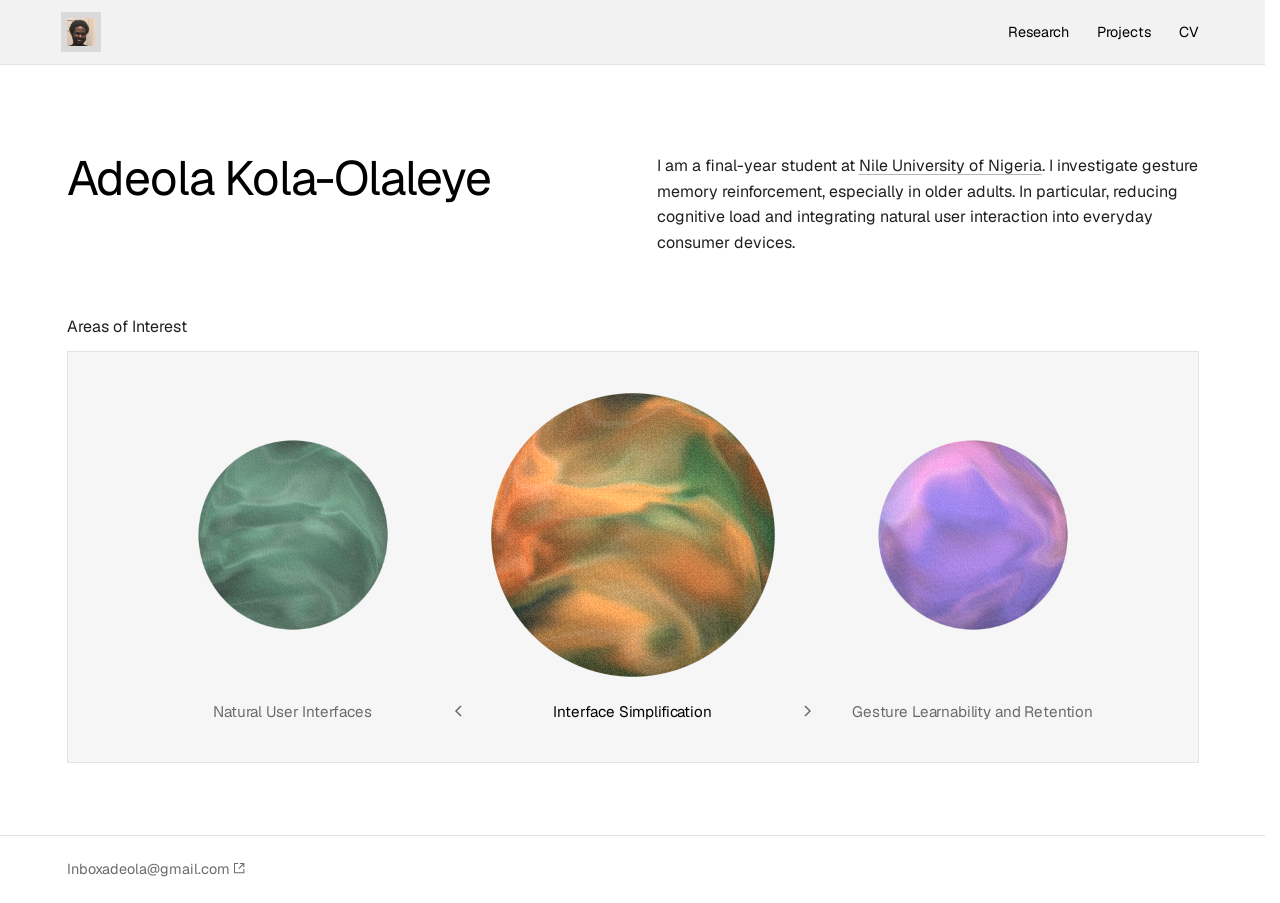
==== index.html @ 1a197deb "Orbs: colliding wave field; thesis link underlines in text colour" ====
<!doctype html>
<html lang="en">
<head>
<meta charset="utf-8">
<meta name="viewport" content="width=device-width, initial-scale=1, viewport-fit=cover">
<meta http-equiv="Content-Security-Policy" content="default-src 'self'; script-src 'self' 'sha256-vJPzlCO0yfbcKGWFWISguVv5WweCihIWynJAWKEXbz4=' 'sha256-pq9lOavSLkCYozyyoGOjGdb/zK/P2C2nAmXX/2Ffj3w='; style-src 'self'; img-src 'self' data:; font-src 'self'; object-src 'none'; base-uri 'self'; form-action 'none'; upgrade-insecure-requests">
<meta name="referrer" content="strict-origin-when-cross-origin">
<title>Adeola Kola-Olaleye</title>
<link rel="canonical" href="https://adeolakod.com/">
<meta property="og:type" content="website">
<meta property="og:site_name" content="Adeola Kola-Olaleye">
<meta property="og:title" content="Adeola Kola-Olaleye">
<meta property="og:url" content="https://adeolakod.com/">
<!-- Share image for WhatsApp, LinkedIn etc. WhatsApp ignores anything under 300px wide. -->
<meta property="og:image" content="https://adeolakod.com/assets/img/adeola-share.jpg">
<meta property="og:image:type" content="image/jpeg">
<meta property="og:image:width" content="400">
<meta property="og:image:height" content="400">
<meta property="og:image:alt" content="Photo of Adeola Kola-Olaleye">
<meta name="twitter:card" content="summary">
<meta name="theme-color" content="#F2F2F2">
<link rel="icon" href="/assets/img/adeola.jpg" type="image/jpeg">
<link rel="apple-touch-icon" href="/assets/img/adeola.jpg">
<link rel="preload" href="/assets/fonts/Geist-Variable.woff2" as="font" type="font/woff2" crossorigin>
<link rel="stylesheet" href="/assets/css/site.css?v=20261005l">
<!-- Runs before first paint. If you change it, update the sha256 in the CSP above or the browser will block it. -->
<script>
  (function () {
    var root = document.documentElement;
    var path = location.pathname;
    if (/\.html$/.test(path)) {
      history.replaceState(null, '', path.replace(/(index)?\.html$/, '') + location.search + location.hash);
    }
    if (!matchMedia('(prefers-reduced-motion: reduce)').matches) {
      root.classList.add('js', 'wait');
      // The top bar only animates on the first page of a visit, not on every click
      try {
        if (!sessionStorage.getItem('bar-shown')) {
          root.classList.add('bar-in');
          sessionStorage.setItem('bar-shown', '1');
        }
      } catch (e) {}
      // Failsafe: if site.js never loads, show the page anyway.
      // A page Chrome has built ahead of time (see site.js) waits until it's actually opened.
      var failsafe = function () { setTimeout(function () { root.classList.remove('wait'); }, 3000); };
      if (document.prerendering) document.addEventListener('prerenderingchange', failsafe, { once: true });
      else failsafe();
    }
  })();
</script>
<script src="/assets/js/site.js?v=20261005l" defer fetchpriority="high"></script>
<script src="/assets/js/orb.js?v=20261005l" defer fetchpriority="high"></script>
</head>
<body>
<header class="bar">
  <div class="wrap bar-inner">
    <a class="navlink brand" href="/" aria-label="Adeola Kola-Olaleye, home" aria-current="page"><img src="/assets/img/adeola.jpg" width="28" height="28" alt=""></a>
    <nav class="menu" aria-label="Main"><a class="navlink" href="/research">Research</a><a class="navlink" href="/projects">Projects</a><a class="navlink" href="/cv">CV</a></nav>
  </div>
</header>

<main class="wrap">

<section class="hero">
  <div>
    <h1>Adeola Kola-Olaleye</h1>
  </div>
  <div>
    <p>I am a final-year student at <a href="https://nileuniversity.edu.ng/" target="_blank" rel="noopener noreferrer">Nile University of Nigeria</a>. I investigate gesture memory reinforcement, especially in older adults. In particular, reducing cognitive load and integrating natural user interaction into everyday consumer devices.</p>
  </div>
</section>

<section aria-labelledby="interests-h">
  <h2 id="interests-h" class="label">Areas of Interest</h2>
  <!-- Each orb takes five colours: main, second, deep, accent, light. -->
  <div class="carousel" data-carousel tabindex="0" aria-roledescription="carousel" aria-label="Areas of Interest">
    <div class="stage">
      <figure class="slide">
        <div class="tile-area"><div class="frame"><canvas class="orb" data-colors="#F2A35A,#4E8B57,#173338,#D9572E,#F6D9B4" aria-hidden="true"></canvas></div></div>
        <figcaption><h3>Interface Simplification</h3></figcaption>
      </figure>
      <figure class="slide">
        <div class="tile-area"><div class="frame"><canvas class="orb" data-colors="#9A6BE6,#EE86D2,#5B4FC9,#7E9BF5,#F6C2C9" aria-hidden="true"></canvas></div></div>
        <figcaption><h3>Gesture Learnability and Retention</h3></figcaption>
      </figure>
      <figure class="slide">
        <div class="tile-area"><div class="frame"><canvas class="orb" data-colors="#2E5C48,#5F9A7A,#132620,#3F7E62,#A9CDB8" aria-hidden="true"></canvas></div></div>
        <figcaption><h3>Natural User Interfaces</h3></figcaption>
      </figure>
    </div>
    <div class="arrows">
      <button class="arrow prev" type="button" aria-label="Previous interest"><svg viewBox="0 0 16 16" aria-hidden="true"><path d="M10 3 5 8l5 5" fill="none" stroke="currentColor" stroke-width="1.5"/></svg></button>
      <button class="arrow next" type="button" aria-label="Next interest"><svg viewBox="0 0 16 16" aria-hidden="true"><path d="m6 3 5 5-5 5" fill="none" stroke="currentColor" stroke-width="1.5"/></svg></button>
    </div>
    <p class="visually-hidden" aria-live="polite"></p>
  </div>
</section>

</main>

<footer>
  <div class="wrap foot">
    <nav aria-label="Contact">
      <a href="mailto:inboxadeola@gmail.com"><span class="lbl">Inboxadeola@gmail.com<svg class="ext" viewBox="0 0 12 12" aria-hidden="true"><path d="M5 0.6H0.6V11.4H11.4V7" fill="none" stroke="currentColor" stroke-width="1.2"/><path class="ea" d="M7 0.6H11.4V5M11.4 0.6 5.4 6.6" fill="none" stroke="currentColor" stroke-width="1.2"/></svg></span></a>
    </nav>
  </div>
</footer>
</body>
</html>
---- assets/css/site.css ----
/*
  adeolakod.com
  One stylesheet for every page. Light theme only for now.
  TODO: dark mode. All the colours come from the variables below, so it should only need a second :root block.
*/

@font-face {
  font-family: "Geist";
  /* Subset to Latin (plus Hungarian accents) to keep the file small. The full font is ~70 KB, this is ~32 KB. */
  src: url("../fonts/Geist-Variable.woff2") format("woff2");
  font-weight: 100 900;
  font-style: normal;
  font-display: swap;
}

:root {
  --page: #FFFFFF;
  --bar: #F2F2F2;
  --panel: #F6F6F6;
  --line: #E3E3E3;
  --hover: #D9D9D9;
  --ink: #000000;
  --text: #1F1F1F;
  --muted: #6B6B6B;
  --faint: #9A9A9A;
  --font: "Geist", ui-sans-serif, system-ui, -apple-system, "Segoe UI", Roboto, sans-serif;
  --ease: cubic-bezier(.2, .7, .2, 1);
  color-scheme: light;
}

* { box-sizing: border-box; }
html, body { margin: 0; }
/* Footer sits at the bottom of the window even when a page is short */
body { min-height: 100vh; min-height: 100dvh; display: flex; flex-direction: column; }
body > main { flex: 1 0 auto; width: 100%; }
/* Always keep room for the scrollbar, so short pages (Research) don't sit a few pixels to the right of long ones. */
html { scrollbar-gutter: stable; }
@supports not (scrollbar-gutter: stable) { html { overflow-y: scroll; } }
body { background: var(--page); color: var(--text); font-family: var(--font); font-size: 16px; line-height: 1.6; -webkit-font-smoothing: antialiased; }
a { color: inherit; }
img { max-width: 100%; }
p { margin: 0 0 12px; }
:focus-visible { outline: 2px solid var(--ink); outline-offset: 2px; }
.wrap { max-width: 1180px; margin: 0 auto; padding-inline: 24px; }
section { padding-block: 0 72px; }
.visually-hidden { position: absolute; width: 1px; height: 1px; overflow: hidden; clip: rect(0 0 0 0); white-space: nowrap; }


/* ---------- Top bar ---------- */

.bar { background: var(--bar); border-bottom: 1px solid var(--line); position: sticky; top: env(safe-area-inset-top, 0px); z-index: 10; }
.bar-inner { display: flex; align-items: center; justify-content: space-between; gap: 20px; height: 64px; }
.menu { display: flex; align-items: center; gap: 4px; margin-right: -12px; }

.navlink { -webkit-user-select: none; user-select: none; -webkit-tap-highlight-color: transparent; position: relative; isolation: isolate; display: inline-flex; align-items: center; gap: 10px; height: 40px; padding-inline: 12px; text-decoration: none; color: var(--ink); font-weight: 400; font-size: 0.9rem; line-height: 1; white-space: nowrap; }
/* Only the grey box grows on hover. Scaling the link itself made the text go blurry mid-animation. */
.navlink::before { content: ""; position: absolute; inset: 0; z-index: -1; background: var(--hover); opacity: 0; transform: scale(0.96); transition: opacity .18s ease, transform .22s var(--ease); }
.navlink:hover::before { opacity: 1; transform: scale(1.07, 1.1); }
/* The current page stays highlighted: the menu link on inner pages, the name and photo on the home page. */
.navlink[aria-current="page"]::before { opacity: 1; transform: none; }
.navlink[aria-current="page"]:hover::before { transform: scale(1.07, 1.1); }

.brand { margin-left: -6px; padding-inline: 6px; }
.brand img { width: 28px; height: 28px; object-fit: cover; display: block; }


/* ---------- Buttons ---------- */

.actions { display: flex; flex-wrap: wrap; gap: 8px; }
/* Buttons in a row that should all be the width of the widest one */
.actions.equal { display: inline-grid; grid-auto-flow: column; grid-auto-columns: 1fr; }
@media (max-width: 480px) { .actions.equal { grid-auto-flow: row; } }
/* No text selection on buttons: a long press on iOS was highlighting the label instead of just opening the link menu. */
.btn { display: inline-flex; align-items: center; justify-content: center; height: 44px; padding-inline: 20px; font-size: 0.98rem; font-weight: 500; text-decoration: none; white-space: nowrap; -webkit-user-select: none; user-select: none; -webkit-tap-highlight-color: transparent; }
.btn-dark { background: var(--ink); color: #FFFFFF; }
.btn-dark:hover { background: #262626; }
.btn-line { background: var(--page); color: var(--ink); box-shadow: inset 0 0 0 1px var(--line); }
.btn-line:hover { background: var(--panel); }
/* External-link icon. It sits inline after the label, sized to the capital height, so its
   bottom edge lands exactly on the text baseline. Only the arrow nudges on hover. */
.ext { display: inline-block; width: .72em; height: .72em; margin-left: .32em; vertical-align: baseline; overflow: visible; }
.ext .ea { transition: transform .2s var(--ease); }
a:hover .ext .ea { transform: translate(.8px, -.8px); }
.btn-sm { height: 36px; padding-inline: 14px; font-size: 0.9rem; min-width: 108px; }   /* same width side by side */


/* ---------- Type ---------- */

/* Sizes roughly follow elevenlabs.io: light 48px headline, 16px body. */
h1 { font-weight: 400; font-size: clamp(2.1rem, 4.2vw, 3rem); line-height: 1.08; letter-spacing: -0.025em; color: var(--ink); margin: 0 0 28px; text-wrap: balance; }
h2 { font-weight: 400; font-size: clamp(1.4rem, 2.4vw, 1.75rem); line-height: 1.2; letter-spacing: -0.02em; color: var(--ink); margin: 0 0 14px; text-wrap: balance; }
h3 { font-weight: 500; font-size: 1.05rem; line-height: 1.3; letter-spacing: -0.01em; color: var(--ink); margin: 0 0 8px; }
.label { font-size: 1rem; font-weight: 400; letter-spacing: 0; color: var(--text); margin: 0 0 14px; }


/* ---------- Page headers ---------- */

.hero { padding-block: 88px 48px; display: grid; grid-template-columns: minmax(0, 1fr) minmax(0, 1fr); gap: 48px; align-items: start; }
.hero p { max-width: 36em; margin-bottom: 14px; }
.hero p a { text-decoration: underline; text-underline-offset: 3px; text-decoration-color: #B5B5B5; }
.hero p a:hover { text-decoration-color: var(--ink); }

.page-head { padding-block: 64px 36px; display: grid; grid-template-columns: minmax(0, 1fr) minmax(0, 1fr); gap: 40px; align-items: end; }
.page-head h1 { margin: 0; }
.page-head p { margin: 0; max-width: 36em; }
/* CV page: buttons on the same line as the title, against the right edge. They drop under the title only when they no longer fit. */
.page-head.end { display: flex; flex-wrap: wrap; justify-content: space-between; align-items: flex-end; gap: 20px 40px; }

.panel { background: var(--panel); border: 1px solid var(--line); }


/* ---------- Home: areas of interest carousel ---------- */

/*
  Every tile is drawn at full size and the side ones are scaled down with a transform.
  Animating width/height meant resizing the WebGL canvas on every frame, which stuttered.
*/
.carousel { --big: 300px; --shrink: .667; --off: 340px; --row: 306px; --cap: 50px; --pt: 30px; position: relative; overflow: hidden; padding-block: var(--pt) 24px; background: var(--panel); border: 1px solid var(--line); }
.stage { position: relative; height: calc(var(--row) + var(--cap)); }
.slide { position: absolute; top: 0; left: 50%; width: 300px; margin: 0; display: flex; flex-direction: column; align-items: center; text-align: center; transform: translateX(calc(-50% + var(--x, 0px))); transition: transform .6s var(--ease), opacity .4s ease; cursor: pointer; }
.slide.center { cursor: default; }
.slide.jump { transition: none; opacity: 0; }
.tile-area { height: var(--row); display: flex; align-items: center; justify-content: center; }
.frame { flex: none; width: var(--big); height: var(--big); opacity: .8; transform: scale(var(--shrink)); transition: transform .6s var(--ease), opacity .5s ease; will-change: transform; }
.slide.center .frame { opacity: 1; transform: none; }
.frame .orb { display: block; width: 100%; height: 100%; opacity: 0; transition: opacity .6s ease; }
.frame .orb.ready { opacity: 1; }

.slide figcaption { margin-top: 14px; width: 100%; }
.slide .idx { display: block; font-size: 0.8rem; font-variant-numeric: tabular-nums; letter-spacing: .02em; color: #A3A3A3; margin-bottom: 6px; transition: color .4s ease; }
.slide h3 { font-size: 0.95rem; font-weight: 400; color: var(--muted); margin: 0 0 6px; transition: color .4s ease; }
.slide p { font-size: 0.9rem; line-height: 1.5; color: var(--faint); margin: 0 auto; max-width: 34ch; transition: color .4s ease; }
.slide.center .idx, .slide.center p { color: var(--muted); }
.slide.center h3 { color: var(--ink); }

/* Arrows centred on the caption line: padding + tile row + caption gap + half a line - half an arrow */
.arrows { position: absolute; left: 50%; top: calc(var(--pt) + var(--row) + 14px + 0.65em - 16px); font-size: 0.95rem; width: 380px; transform: translateX(-50%); display: flex; justify-content: space-between; pointer-events: none; }
.arrow { pointer-events: auto; width: 32px; height: 32px; display: inline-flex; align-items: center; justify-content: center; background: transparent; border: 0; color: var(--muted); cursor: pointer; transition: color .15s ease, background-color .15s ease; }
.arrow:hover { color: var(--ink); background: #E9E9E9; }
.arrow svg { width: 16px; height: 16px; }


/* ---------- Research ---------- */

.narrow { max-width: 760px; }
.statement { margin: 0; max-width: 70ch; }
.statement + .statement { margin-top: 14px; }
.statement-section { padding-bottom: 48px; }

/* Written as a list so new theses or papers are just another <li>. */
.list { list-style: none; margin: 0; padding: 0; }
.list > li { padding-block: 6px 0; }
.list > li + li { margin-top: 32px; }
.entry-title { font-weight: 500; color: var(--ink); margin: 0 0 4px; }
.entry-title a { text-decoration: none; }
.entry-title a:hover { text-decoration: underline; text-underline-offset: 3px; }
.entry-meta { color: var(--muted); font-size: 0.94rem; margin: 0 0 8px; }
.entry-desc { margin: 0 0 10px; max-width: 70ch; }
.entry-sub { font-size: 0.9rem; font-weight: 500; color: var(--muted); margin: 18px 0 6px; }
.entry-links { display: flex; gap: 16px; font-size: 0.9rem; margin: 0; }
/* Underlined text with the corner icon sitting on the text baseline */
.entry-links a { color: var(--ink); white-space: nowrap; text-underline-offset: 3px; text-decoration-color: currentColor; }

.objectives { margin: 14px 0 16px; max-width: 70ch; }
.objectives > div { display: grid; grid-template-columns: 112px minmax(0, 1fr); gap: 16px; padding-block: 12px; border-top: 1px solid var(--line); }
.objectives dt { color: var(--muted); font-size: 0.9rem; padding-top: 1px; }
.objectives dd { margin: 0; }


/* ---------- Projects ---------- */

.projects { display: grid; grid-template-columns: repeat(2, minmax(0, 1fr)); }
.project { padding: 32px; display: flex; flex-direction: column; min-width: 0; border-bottom: 1px solid var(--line); }
.project:nth-child(odd) { border-right: 1px solid var(--line); }
.project:nth-last-child(-n+2) { border-bottom: 0; }
/* Project titles are h2s for the outline, but sized like h3s */
.project h2 { font-weight: 500; font-size: 1.05rem; line-height: 1.3; letter-spacing: -0.01em; margin: 0 0 8px; }
.project p { color: var(--muted); }
.project .actions { margin-top: auto; padding-top: 8px; }
.project .stack-line { font-size: 0.88rem; margin-bottom: 14px; }

/* Isometric line drawings, inspired by the figures on linear.app */
.fig { height: 210px; margin: -8px -8px 22px; display: flex; align-items: center; justify-content: center; }
.iso { display: block; height: 170px; width: auto; max-width: 100%; overflow: visible; }
.iso path { vector-effect: non-scaling-stroke; stroke-width: 1; stroke-linejoin: round; stroke-linecap: round; }
.iso .s { fill: #F1F1F1; stroke: #A9A9A9; }        /* sides */
.iso .t { fill: #FFFFFF; stroke: #A9A9A9; }        /* top faces */
.iso .m { fill: none; stroke: #9B9B9B; }           /* marks drawn on a surface */
.iso .m.dot { fill: #9B9B9B; }
.iso .g { fill: none; stroke: #BDBDBD; stroke-dasharray: 1.5 3.5; }  /* dotted guides */
.iso .gl { fill: none; stroke: #E2E2E2; }          /* grid lines */
.iso .v { fill: #F3F3F3; stroke: none; }           /* visited cells */
.iso .route { fill: none; stroke: #6E6E6E; stroke-width: 1.4; stroke-dasharray: 600; stroke-dashoffset: 0; }
/* Each drawing plays a wave: each part marked "bob" rises and settles back, then the next one goes,
   so the motion travels through the drawing.
   kN is a part's place in the wave, w-* sets the gap between parts, tN how far each part rises. */
.iso .bob { --k: 0; --step: .2s; --ty: -8px; }
.iso .k1 { --k: 1; } .iso .k2 { --k: 2; } .iso .k3 { --k: 3; } .iso .k4 { --k: 4; }
.iso .k5 { --k: 5; } .iso .k6 { --k: 6; } .iso .k7 { --k: 7; } .iso .k8 { --k: 8; } .iso .k9 { --k: 9; }
.iso .w-layers { --step: .22s; }   /* thesis: bottom layer to top, like data moving up the pipeline */
.iso .w-nodes { --step: .3s; }     /* ROS: round the ring of nodes */
.iso .w-notes { --step: .11s; }    /* Not3s: back card to front */
.iso .t7 { --ty: -7px; } .iso .t12 { --ty: -12px; } .iso .t14 { --ty: -14px; }


/* ---------- CV ---------- */

.cv { display: grid; grid-template-columns: 200px minmax(0, 1fr); }
.cv > h2 { font-size: 1.15rem; font-weight: 500; letter-spacing: -0.01em; padding: 28px 24px; margin: 0; border-top: 1px solid var(--line); }
.cv > div { padding: 28px 24px 28px 0; border-top: 1px solid var(--line); min-width: 0; }
.cv > h2:first-of-type, .cv > h2:first-of-type + div { border-top: 0; }
.cv p:last-child { margin-bottom: 0; }
.cv strong { font-weight: 500; color: var(--ink); }
.item + .item { margin-top: 18px; }
.item-head { display: flex; justify-content: space-between; gap: 16px; flex-wrap: wrap; }
.item-title { font-weight: 500; color: var(--ink); margin: 0; }
.item-when { color: var(--muted); font-variant-numeric: tabular-nums; margin: 0; white-space: nowrap; }
.item-sub { color: var(--muted); margin: 0 0 6px; }
.item ul { margin: 6px 0 0; padding-left: 18px; }
.item li { margin-bottom: 4px; }


/* ---------- Footer ---------- */

footer { border-top: 1px solid var(--line); }
.foot { display: flex; justify-content: space-between; flex-wrap: wrap; gap: 8px 24px; padding-block: 22px; font-size: 0.9rem; color: var(--muted); }
.foot nav { display: flex; flex-direction: column; align-items: flex-start; gap: 6px; }
.foot a { display: inline-flex; align-items: center; gap: 3px; color: var(--muted); text-decoration: none; transition: color .15s ease; }
.foot a:hover { color: var(--ink); }


/* ---------- Smaller screens ---------- */

@media (max-width: 860px) {
  .hero, .page-head { grid-template-columns: 1fr; gap: 20px; }
  .hero { padding-block: 48px 36px; }
  .page-head { padding-block: 44px 28px; }
  .projects { grid-template-columns: 1fr; }
  .project:nth-child(odd) { border-right: 0; }
  .project:nth-last-child(2) { border-bottom: 1px solid var(--line); }
  .cv { grid-template-columns: 1fr; }
  .cv > h2 { padding: 24px 12px 0; border-top: 1px solid var(--line); }
  .cv > div { border-top: 0; padding: 10px 12px 24px; }
}

@media (max-width: 640px) {
  .carousel { --big: 230px; --shrink: .61; --off: 235px; --row: 236px; --cap: 48px; --pt: 22px; }
  .slide { width: 220px; }
  .slide:not(.center) figcaption { opacity: 0; }
  .arrows { width: 300px; }
}

@media (max-width: 560px) {
  .objectives > div { grid-template-columns: 1fr; gap: 2px; }
}

@media (max-width: 520px) {
  .wrap { padding-inline: 16px; }
  .menu { gap: 0; margin-right: -8px; }
  .navlink { padding-inline: 9px; font-size: 0.94rem; }
  .project { padding: 24px 20px; }
}


/* ---------- Reveal animations ---------- */

/*
  The little script in each page's <head> adds "js wait" to <html> before anything paints,
  so content never flashes up and then disappears. site.js removes "wait" once the font is ready,
  and the head script removes it after 3s anyway in case site.js fails to load.
*/
.js.wait main { opacity: 0; }

/* Top bar: on the first page of a visit the grey fades in from white and the links blur in.
   "bar-in" is set by the head script, so later pages show the bar straight away. */
.bar-in .bar { animation: barIn .65s var(--ease) both; }
@keyframes barIn { from { background-color: var(--page); border-bottom-color: transparent; } }
.bar-in .bar .navlink { opacity: 0; filter: blur(3px); animation: wordIn .6s var(--ease) forwards; animation-delay: 60ms; }
.bar-in .menu .navlink:nth-child(1) { animation-delay: 100ms; }
.bar-in .menu .navlink:nth-child(2) { animation-delay: 145ms; }
.bar-in .menu .navlink:nth-child(3) { animation-delay: 190ms; }
.bar-in.wait .bar, .bar-in.wait .bar .navlink { animation-play-state: paused; }

/* Headline words fade in one by one (only opacity and a light blur, so nothing shifts). Kept quick and subtle. */
.js h1 .w { display: inline-block; opacity: 0; filter: blur(4px); animation: wordIn .75s var(--ease) forwards; animation-delay: calc(var(--i) * 45ms + 50ms); will-change: opacity, filter; backface-visibility: hidden; }
.js.wait h1 .w { animation-play-state: paused; }
@keyframes wordIn { to { opacity: 1; filter: blur(0); } }

/* Everything else fades up as it scrolls into view. */
.js .blur-in { opacity: 0; filter: blur(3px); transform: translateY(6px); transition: opacity .7s var(--ease), filter .7s var(--ease), transform .7s var(--ease); transition-delay: var(--d, 0ms); }
.js .blur-in.is-in { opacity: 1; filter: blur(0); transform: none; }
.js .blur-in.no-tr { transition: none; }
.js .blur-in.quick { transition-duration: .45s; transition-delay: 0ms; }

@media (prefers-reduced-motion: no-preference) {
  /* The project drawings stay still until you hover a project card (or tab into it).
     Wave: in each 1.8s cycle a part spends the first third rising and settling, then waits for the rest. */
  .project:is(:hover, :focus-within) .iso .bob { animation: wave 1.8s ease-in-out calc(var(--k) * var(--step)) infinite both; }
  @keyframes wave { 0%, 34%, 100% { transform: none; } 17% { transform: translateY(var(--ty)); } }
  /* the dotted links between ROS nodes "carry messages" */
  .project:is(:hover, :focus-within) .iso .flow path { animation: march .8s linear infinite; }
  @keyframes march { to { stroke-dashoffset: -10; } }
  /* the pathfinding route draws itself, holds, then draws again */
  .project:is(:hover, :focus-within) .iso .route { animation: trace 3.2s cubic-bezier(.4, 0, .2, 1) infinite; }
  @keyframes trace { 0% { stroke-dashoffset: 600; } 55%, 100% { stroke-dashoffset: 0; } }
  /* site.js also pauses drawings that are off screen */
  .fig.paused .bob, .fig.paused .flow path, .fig.paused .route { animation-play-state: paused; }
}

@media (prefers-reduced-motion: reduce) {
  .navlink::before, .navlink:hover::before { transition: none; transform: none; }
  .slide, .frame, .slide h3, .slide p, .slide .idx { transition: none; }
}
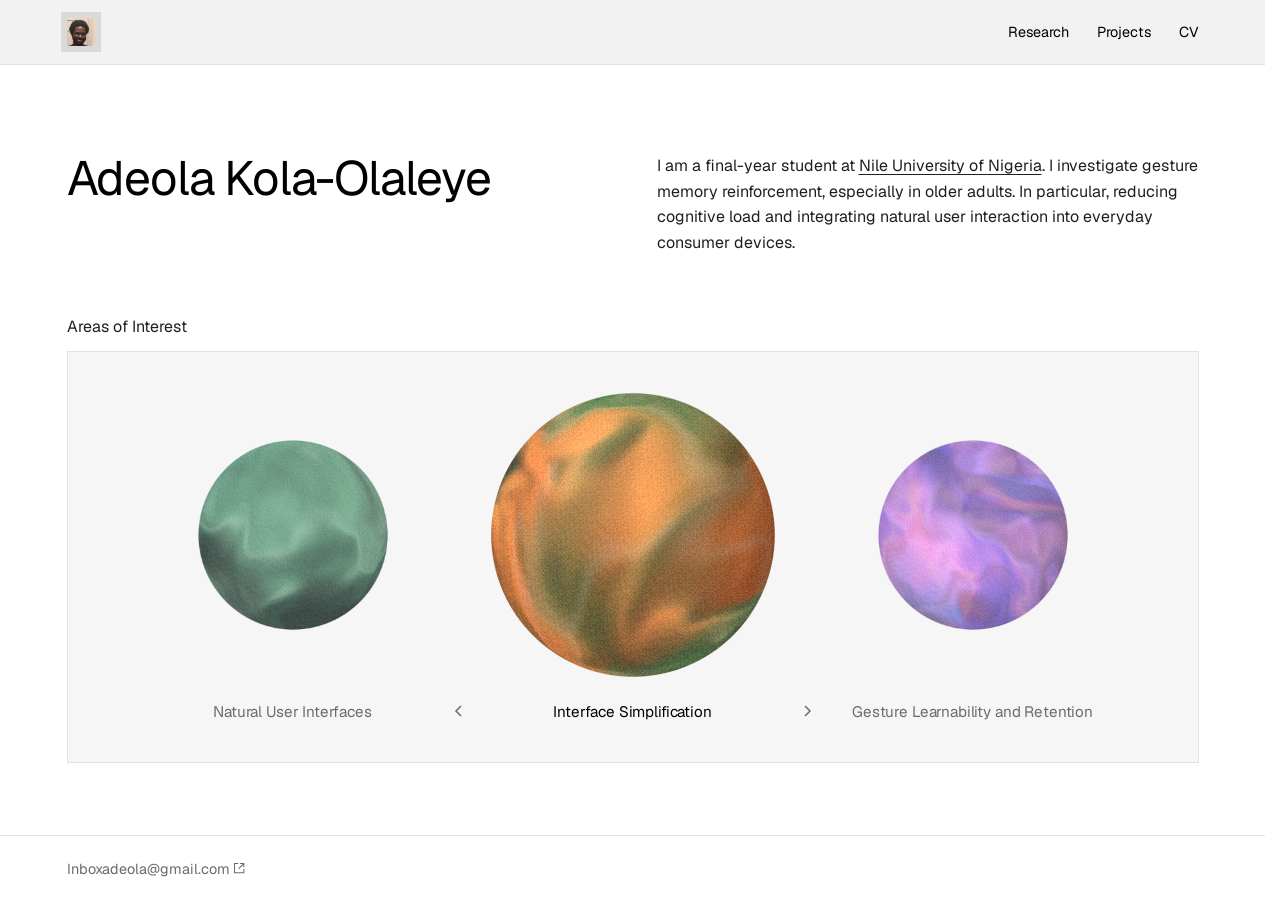
==== commit 25bc25c3: "Hairline borders; Nile link underline in text colour" ====
--- a/index.html
+++ b/index.html
@@ -22,7 +22,7 @@
 <link rel="icon" href="/assets/img/adeola.jpg" type="image/jpeg">
 <link rel="apple-touch-icon" href="/assets/img/adeola.jpg">
 <link rel="preload" href="/assets/fonts/Geist-Variable.woff2" as="font" type="font/woff2" crossorigin>
-<link rel="stylesheet" href="/assets/css/site.css?v=20261005l">
+<link rel="stylesheet" href="/assets/css/site.css?v=20261005m">
 <!-- Runs before first paint. If you change it, update the sha256 in the CSP above or the browser will block it. -->
 <script>
   (function () {
@@ -48,8 +48,8 @@
     }
   })();
 </script>
-<script src="/assets/js/site.js?v=20261005l" defer fetchpriority="high"></script>
-<script src="/assets/js/orb.js?v=20261005l" defer fetchpriority="high"></script>
+<script src="/assets/js/site.js?v=20261005m" defer fetchpriority="high"></script>
+<script src="/assets/js/orb.js?v=20261005m" defer fetchpriority="high"></script>
 </head>
 <body>
 <header class="bar">
--- a/assets/css/site.css
+++ b/assets/css/site.css
@@ -19,6 +19,7 @@
   --panel: #F6F6F6;
   --line: #E3E3E3;
   --hover: #D9D9D9;
+  --hair: 0.5px;   /* hairline borders: one device pixel on high-density screens */
   --ink: #000000;
   --text: #1F1F1F;
   --muted: #6B6B6B;
@@ -48,7 +49,7 @@
 
 /* ---------- Top bar ---------- */
 
-.bar { background: var(--bar); border-bottom: 1px solid var(--line); position: sticky; top: env(safe-area-inset-top, 0px); z-index: 10; }
+.bar { background: var(--bar); border-bottom: var(--hair) solid var(--line); position: sticky; top: env(safe-area-inset-top, 0px); z-index: 10; }
 .bar-inner { display: flex; align-items: center; justify-content: space-between; gap: 20px; height: 64px; }
 .menu { display: flex; align-items: center; gap: 4px; margin-right: -12px; }
 
@@ -74,7 +75,7 @@
 .btn { display: inline-flex; align-items: center; justify-content: center; height: 44px; padding-inline: 20px; font-size: 0.98rem; font-weight: 500; text-decoration: none; white-space: nowrap; -webkit-user-select: none; user-select: none; -webkit-tap-highlight-color: transparent; }
 .btn-dark { background: var(--ink); color: #FFFFFF; }
 .btn-dark:hover { background: #262626; }
-.btn-line { background: var(--page); color: var(--ink); box-shadow: inset 0 0 0 1px var(--line); }
+.btn-line { background: var(--page); color: var(--ink); box-shadow: inset 0 0 0 var(--hair) var(--line); }
 .btn-line:hover { background: var(--panel); }
 /* External-link icon. It sits inline after the label, sized to the capital height, so its
    bottom edge lands exactly on the text baseline. Only the arrow nudges on hover. */
@@ -97,8 +98,7 @@
 
 .hero { padding-block: 88px 48px; display: grid; grid-template-columns: minmax(0, 1fr) minmax(0, 1fr); gap: 48px; align-items: start; }
 .hero p { max-width: 36em; margin-bottom: 14px; }
-.hero p a { text-decoration: underline; text-underline-offset: 3px; text-decoration-color: #B5B5B5; }
-.hero p a:hover { text-decoration-color: var(--ink); }
+.hero p a { text-decoration: underline; text-underline-offset: 3px; text-decoration-color: currentColor; }
 
 .page-head { padding-block: 64px 36px; display: grid; grid-template-columns: minmax(0, 1fr) minmax(0, 1fr); gap: 40px; align-items: end; }
 .page-head h1 { margin: 0; }
@@ -106,7 +106,7 @@
 /* CV page: buttons on the same line as the title, against the right edge. They drop under the title only when they no longer fit. */
 .page-head.end { display: flex; flex-wrap: wrap; justify-content: space-between; align-items: flex-end; gap: 20px 40px; }
 
-.panel { background: var(--panel); border: 1px solid var(--line); }
+.panel { background: var(--panel); border: var(--hair) solid var(--line); }
 
 
 /* ---------- Home: areas of interest carousel ---------- */
@@ -115,7 +115,7 @@
   Every tile is drawn at full size and the side ones are scaled down with a transform.
   Animating width/height meant resizing the WebGL canvas on every frame, which stuttered.
 */
-.carousel { --big: 300px; --shrink: .667; --off: 340px; --row: 306px; --cap: 50px; --pt: 30px; position: relative; overflow: hidden; padding-block: var(--pt) 24px; background: var(--panel); border: 1px solid var(--line); }
+.carousel { --big: 300px; --shrink: .667; --off: 340px; --row: 306px; --cap: 50px; --pt: 30px; position: relative; overflow: hidden; padding-block: var(--pt) 24px; background: var(--panel); border: var(--hair) solid var(--line); }
 .stage { position: relative; height: calc(var(--row) + var(--cap)); }
 .slide { position: absolute; top: 0; left: 50%; width: 300px; margin: 0; display: flex; flex-direction: column; align-items: center; text-align: center; transform: translateX(calc(-50% + var(--x, 0px))); transition: transform .6s var(--ease), opacity .4s ease; cursor: pointer; }
 .slide.center { cursor: default; }
@@ -162,7 +162,7 @@
 .entry-links a { color: var(--ink); white-space: nowrap; text-underline-offset: 3px; text-decoration-color: currentColor; }
 
 .objectives { margin: 14px 0 16px; max-width: 70ch; }
-.objectives > div { display: grid; grid-template-columns: 112px minmax(0, 1fr); gap: 16px; padding-block: 12px; border-top: 1px solid var(--line); }
+.objectives > div { display: grid; grid-template-columns: 112px minmax(0, 1fr); gap: 16px; padding-block: 12px; border-top: var(--hair) solid var(--line); }
 .objectives dt { color: var(--muted); font-size: 0.9rem; padding-top: 1px; }
 .objectives dd { margin: 0; }
 
@@ -170,8 +170,8 @@
 /* ---------- Projects ---------- */
 
 .projects { display: grid; grid-template-columns: repeat(2, minmax(0, 1fr)); }
-.project { padding: 32px; display: flex; flex-direction: column; min-width: 0; border-bottom: 1px solid var(--line); }
-.project:nth-child(odd) { border-right: 1px solid var(--line); }
+.project { padding: 32px; display: flex; flex-direction: column; min-width: 0; border-bottom: var(--hair) solid var(--line); }
+.project:nth-child(odd) { border-right: var(--hair) solid var(--line); }
 .project:nth-last-child(-n+2) { border-bottom: 0; }
 /* Project titles are h2s for the outline, but sized like h3s */
 .project h2 { font-weight: 500; font-size: 1.05rem; line-height: 1.3; letter-spacing: -0.01em; margin: 0 0 8px; }
@@ -206,8 +206,8 @@
 /* ---------- CV ---------- */
 
 .cv { display: grid; grid-template-columns: 200px minmax(0, 1fr); }
-.cv > h2 { font-size: 1.15rem; font-weight: 500; letter-spacing: -0.01em; padding: 28px 24px; margin: 0; border-top: 1px solid var(--line); }
-.cv > div { padding: 28px 24px 28px 0; border-top: 1px solid var(--line); min-width: 0; }
+.cv > h2 { font-size: 1.15rem; font-weight: 500; letter-spacing: -0.01em; padding: 28px 24px; margin: 0; border-top: var(--hair) solid var(--line); }
+.cv > div { padding: 28px 24px 28px 0; border-top: var(--hair) solid var(--line); min-width: 0; }
 .cv > h2:first-of-type, .cv > h2:first-of-type + div { border-top: 0; }
 .cv p:last-child { margin-bottom: 0; }
 .cv strong { font-weight: 500; color: var(--ink); }
@@ -222,7 +222,7 @@
 
 /* ---------- Footer ---------- */
 
-footer { border-top: 1px solid var(--line); }
+footer { border-top: var(--hair) solid var(--line); }
 .foot { display: flex; justify-content: space-between; flex-wrap: wrap; gap: 8px 24px; padding-block: 22px; font-size: 0.9rem; color: var(--muted); }
 .foot nav { display: flex; flex-direction: column; align-items: flex-start; gap: 6px; }
 .foot a { display: inline-flex; align-items: center; gap: 3px; color: var(--muted); text-decoration: none; transition: color .15s ease; }
@@ -237,9 +237,9 @@
   .page-head { padding-block: 44px 28px; }
   .projects { grid-template-columns: 1fr; }
   .project:nth-child(odd) { border-right: 0; }
-  .project:nth-last-child(2) { border-bottom: 1px solid var(--line); }
+  .project:nth-last-child(2) { border-bottom: var(--hair) solid var(--line); }
   .cv { grid-template-columns: 1fr; }
-  .cv > h2 { padding: 24px 12px 0; border-top: 1px solid var(--line); }
+  .cv > h2 { padding: 24px 12px 0; border-top: var(--hair) solid var(--line); }
   .cv > div { border-top: 0; padding: 10px 12px 24px; }
 }
 
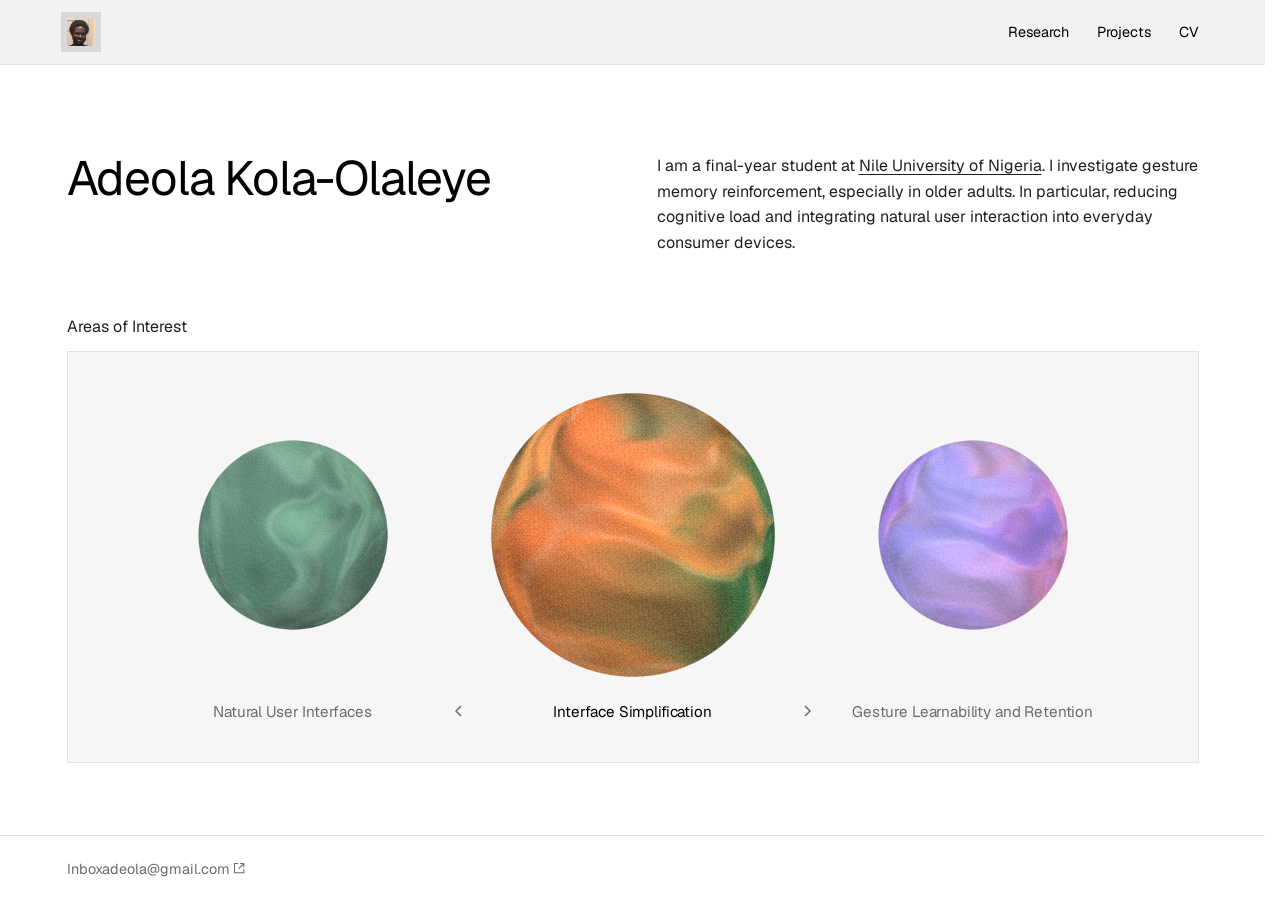
==== commit ed2f2dbd: "Footer email link opens in a new tab" ====
--- a/index.html
+++ b/index.html
@@ -101,7 +101,7 @@
 <footer>
   <div class="wrap foot">
     <nav aria-label="Contact">
-      <a href="mailto:inboxadeola@gmail.com"><span class="lbl">Inboxadeola@gmail.com<svg class="ext" viewBox="0 0 12 12" aria-hidden="true"><path d="M5 0.6H0.6V11.4H11.4V7" fill="none" stroke="currentColor" stroke-width="1.2"/><path class="ea" d="M7 0.6H11.4V5M11.4 0.6 5.4 6.6" fill="none" stroke="currentColor" stroke-width="1.2"/></svg></span></a>
+      <a href="mailto:inboxadeola@gmail.com" target="_blank" rel="noopener noreferrer"><span class="lbl">Inboxadeola@gmail.com<svg class="ext" viewBox="0 0 12 12" aria-hidden="true"><path d="M5 0.6H0.6V11.4H11.4V7" fill="none" stroke="currentColor" stroke-width="1.2"/><path class="ea" d="M7 0.6H11.4V5M11.4 0.6 5.4 6.6" fill="none" stroke="currentColor" stroke-width="1.2"/></svg></span><span class="visually-hidden"> (opens in a new tab)</span></a>
     </nav>
   </div>
 </footer>
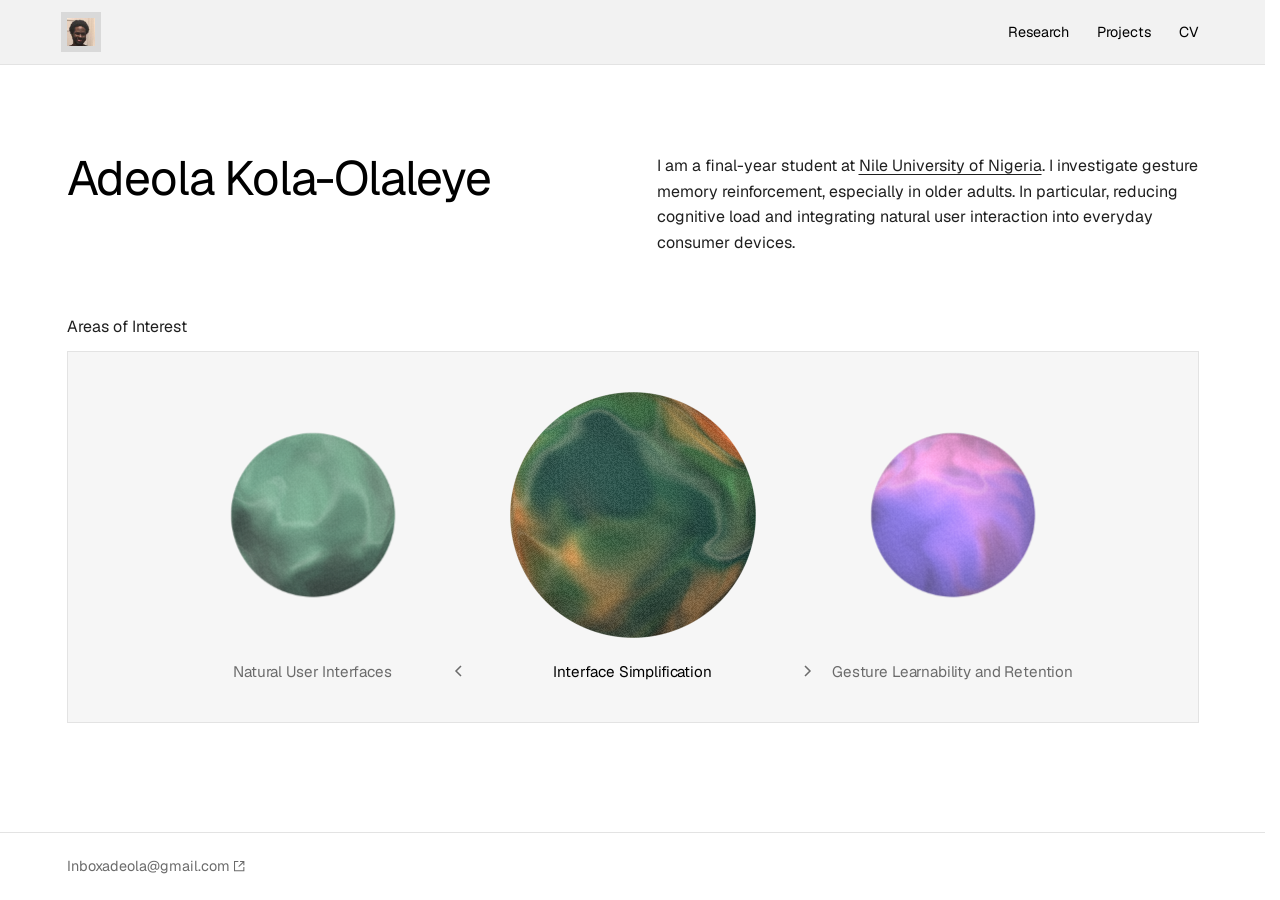
==== commit 5d3f1315: "Smaller orbs" ====
--- a/index.html
+++ b/index.html
@@ -22,7 +22,7 @@
 <link rel="icon" href="/assets/img/adeola.jpg" type="image/jpeg">
 <link rel="apple-touch-icon" href="/assets/img/adeola.jpg">
 <link rel="preload" href="/assets/fonts/Geist-Variable.woff2" as="font" type="font/woff2" crossorigin>
-<link rel="stylesheet" href="/assets/css/site.css?v=20261005m">
+<link rel="stylesheet" href="/assets/css/site.css?v=20261005n">
 <!-- Runs before first paint. If you change it, update the sha256 in the CSP above or the browser will block it. -->
 <script>
   (function () {
@@ -48,8 +48,8 @@
     }
   })();
 </script>
-<script src="/assets/js/site.js?v=20261005m" defer fetchpriority="high"></script>
-<script src="/assets/js/orb.js?v=20261005m" defer fetchpriority="high"></script>
+<script src="/assets/js/site.js?v=20261005n" defer fetchpriority="high"></script>
+<script src="/assets/js/orb.js?v=20261005n" defer fetchpriority="high"></script>
 </head>
 <body>
 <header class="bar">
--- a/assets/css/site.css
+++ b/assets/css/site.css
@@ -115,7 +115,7 @@
   Every tile is drawn at full size and the side ones are scaled down with a transform.
   Animating width/height meant resizing the WebGL canvas on every frame, which stuttered.
 */
-.carousel { --big: 300px; --shrink: .667; --off: 340px; --row: 306px; --cap: 50px; --pt: 30px; position: relative; overflow: hidden; padding-block: var(--pt) 24px; background: var(--panel); border: var(--hair) solid var(--line); }
+.carousel { --big: 260px; --shrink: .667; --off: 320px; --row: 266px; --cap: 50px; --pt: 30px; position: relative; overflow: hidden; padding-block: var(--pt) 24px; background: var(--panel); border: var(--hair) solid var(--line); }
 .stage { position: relative; height: calc(var(--row) + var(--cap)); }
 .slide { position: absolute; top: 0; left: 50%; width: 300px; margin: 0; display: flex; flex-direction: column; align-items: center; text-align: center; transform: translateX(calc(-50% + var(--x, 0px))); transition: transform .6s var(--ease), opacity .4s ease; cursor: pointer; }
 .slide.center { cursor: default; }
@@ -244,7 +244,7 @@
 }
 
 @media (max-width: 640px) {
-  .carousel { --big: 230px; --shrink: .61; --off: 235px; --row: 236px; --cap: 48px; --pt: 22px; }
+  .carousel { --big: 200px; --shrink: .61; --off: 215px; --row: 206px; --cap: 48px; --pt: 22px; }
   .slide { width: 220px; }
   .slide:not(.center) figcaption { opacity: 0; }
   .arrows { width: 300px; }
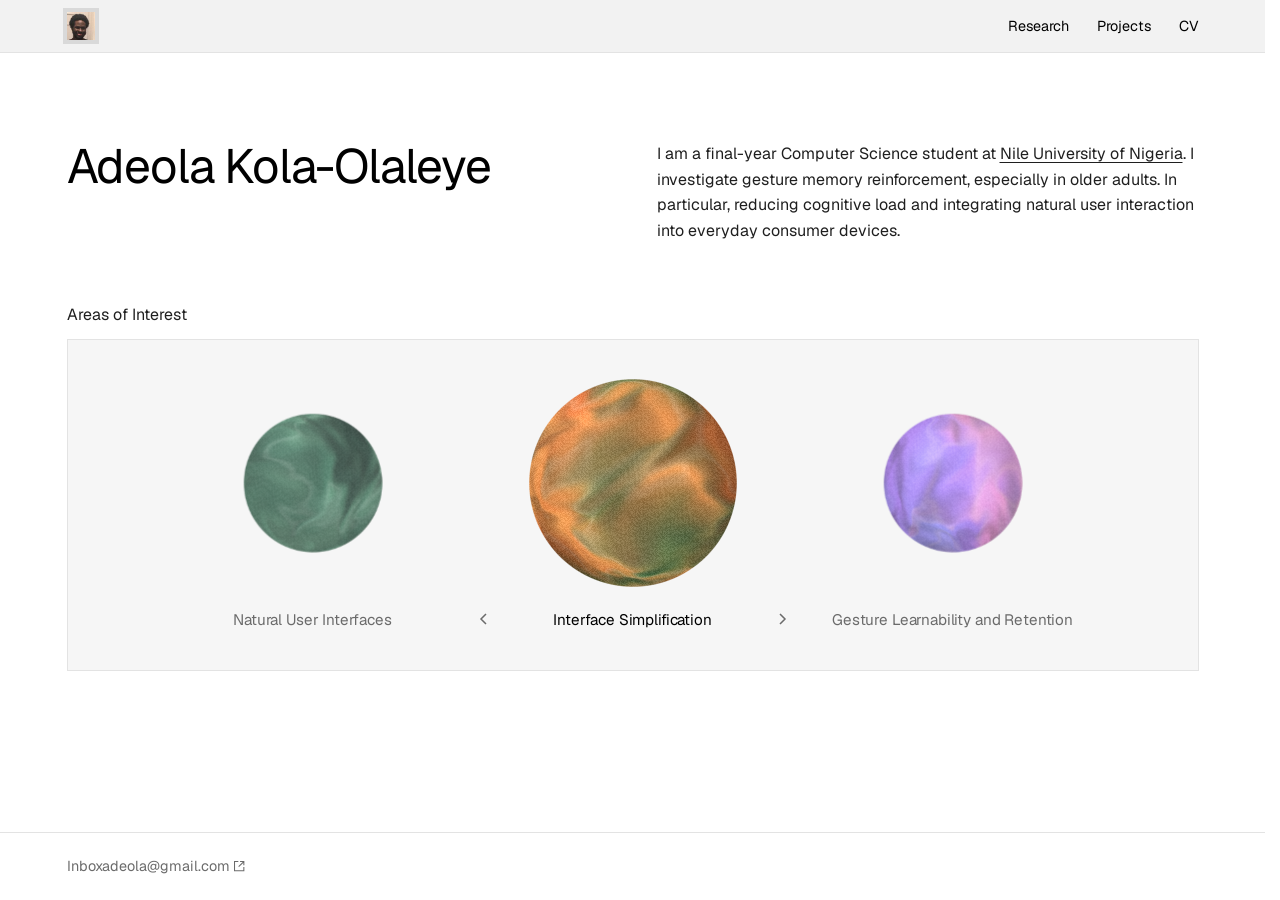
==== commit 464e847d: "Shorter top bar, smaller orbs, intro wording, email opens in a new tab" ====
--- a/index.html
+++ b/index.html
@@ -22,7 +22,7 @@
 <link rel="icon" href="/assets/img/adeola.jpg" type="image/jpeg">
 <link rel="apple-touch-icon" href="/assets/img/adeola.jpg">
 <link rel="preload" href="/assets/fonts/Geist-Variable.woff2" as="font" type="font/woff2" crossorigin>
-<link rel="stylesheet" href="/assets/css/site.css?v=20261005n">
+<link rel="stylesheet" href="/assets/css/site.css?v=20261005o">
 <!-- Runs before first paint. If you change it, update the sha256 in the CSP above or the browser will block it. -->
 <script>
   (function () {
@@ -48,8 +48,8 @@
     }
   })();
 </script>
-<script src="/assets/js/site.js?v=20261005n" defer fetchpriority="high"></script>
-<script src="/assets/js/orb.js?v=20261005n" defer fetchpriority="high"></script>
+<script src="/assets/js/site.js?v=20261005o" defer fetchpriority="high"></script>
+<script src="/assets/js/orb.js?v=20261005o" defer fetchpriority="high"></script>
 </head>
 <body>
 <header class="bar">
@@ -66,7 +66,7 @@
     <h1>Adeola Kola-Olaleye</h1>
   </div>
   <div>
-    <p>I am a final-year student at <a href="https://nileuniversity.edu.ng/" target="_blank" rel="noopener noreferrer">Nile University of Nigeria</a>. I investigate gesture memory reinforcement, especially in older adults. In particular, reducing cognitive load and integrating natural user interaction into everyday consumer devices.</p>
+    <p>I am a final-year Computer Science student at <a href="https://nileuniversity.edu.ng/" target="_blank" rel="noopener noreferrer">Nile University of Nigeria</a>. I investigate gesture memory reinforcement, especially in older adults. In particular, reducing cognitive load and integrating natural user interaction into everyday consumer devices.</p>
   </div>
 </section>
 
--- a/assets/css/site.css
+++ b/assets/css/site.css
@@ -50,10 +50,10 @@
 /* ---------- Top bar ---------- */
 
 .bar { background: var(--bar); border-bottom: var(--hair) solid var(--line); position: sticky; top: env(safe-area-inset-top, 0px); z-index: 10; }
-.bar-inner { display: flex; align-items: center; justify-content: space-between; gap: 20px; height: 64px; }
+.bar-inner { display: flex; align-items: center; justify-content: space-between; gap: 20px; height: 52px; }
 .menu { display: flex; align-items: center; gap: 4px; margin-right: -12px; }
 
-.navlink { -webkit-user-select: none; user-select: none; -webkit-tap-highlight-color: transparent; position: relative; isolation: isolate; display: inline-flex; align-items: center; gap: 10px; height: 40px; padding-inline: 12px; text-decoration: none; color: var(--ink); font-weight: 400; font-size: 0.9rem; line-height: 1; white-space: nowrap; }
+.navlink { -webkit-user-select: none; user-select: none; -webkit-tap-highlight-color: transparent; position: relative; isolation: isolate; display: inline-flex; align-items: center; gap: 10px; height: 36px; padding-inline: 12px; text-decoration: none; color: var(--ink); font-weight: 400; font-size: 0.9rem; line-height: 1; white-space: nowrap; }
 /* Only the grey box grows on hover. Scaling the link itself made the text go blurry mid-animation. */
 .navlink::before { content: ""; position: absolute; inset: 0; z-index: -1; background: var(--hover); opacity: 0; transform: scale(0.96); transition: opacity .18s ease, transform .22s var(--ease); }
 .navlink:hover::before { opacity: 1; transform: scale(1.07, 1.1); }
@@ -61,7 +61,7 @@
 .navlink[aria-current="page"]::before { opacity: 1; transform: none; }
 .navlink[aria-current="page"]:hover::before { transform: scale(1.07, 1.1); }
 
-.brand { margin-left: -6px; padding-inline: 6px; }
+.brand { margin-left: -4px; padding-inline: 4px; }
 .brand img { width: 28px; height: 28px; object-fit: cover; display: block; }
 
 
@@ -115,7 +115,7 @@
   Every tile is drawn at full size and the side ones are scaled down with a transform.
   Animating width/height meant resizing the WebGL canvas on every frame, which stuttered.
 */
-.carousel { --big: 260px; --shrink: .667; --off: 320px; --row: 266px; --cap: 50px; --pt: 30px; position: relative; overflow: hidden; padding-block: var(--pt) 24px; background: var(--panel); border: var(--hair) solid var(--line); }
+.carousel { --big: 220px; --shrink: .667; --off: 320px; --row: 226px; --cap: 50px; --pt: 30px; position: relative; overflow: hidden; padding-block: var(--pt) 24px; background: var(--panel); border: var(--hair) solid var(--line); }
 .stage { position: relative; height: calc(var(--row) + var(--cap)); }
 .slide { position: absolute; top: 0; left: 50%; width: 300px; margin: 0; display: flex; flex-direction: column; align-items: center; text-align: center; transform: translateX(calc(-50% + var(--x, 0px))); transition: transform .6s var(--ease), opacity .4s ease; cursor: pointer; }
 .slide.center { cursor: default; }
@@ -134,7 +134,7 @@
 .slide.center h3 { color: var(--ink); }
 
 /* Arrows centred on the caption line: padding + tile row + caption gap + half a line - half an arrow */
-.arrows { position: absolute; left: 50%; top: calc(var(--pt) + var(--row) + 14px + 0.65em - 16px); font-size: 0.95rem; width: 380px; transform: translateX(-50%); display: flex; justify-content: space-between; pointer-events: none; }
+.arrows { position: absolute; left: 50%; top: calc(var(--pt) + var(--row) + 14px + 0.65em - 16px); font-size: 0.95rem; width: 330px; transform: translateX(-50%); display: flex; justify-content: space-between; pointer-events: none; }
 .arrow { pointer-events: auto; width: 32px; height: 32px; display: inline-flex; align-items: center; justify-content: center; background: transparent; border: 0; color: var(--muted); cursor: pointer; transition: color .15s ease, background-color .15s ease; }
 .arrow:hover { color: var(--ink); background: #E9E9E9; }
 .arrow svg { width: 16px; height: 16px; }
@@ -244,7 +244,7 @@
 }
 
 @media (max-width: 640px) {
-  .carousel { --big: 200px; --shrink: .61; --off: 215px; --row: 206px; --cap: 48px; --pt: 22px; }
+  .carousel { --big: 170px; --shrink: .61; --off: 195px; --row: 176px; --cap: 48px; --pt: 22px; }
   .slide { width: 220px; }
   .slide:not(.center) figcaption { opacity: 0; }
   .arrows { width: 300px; }
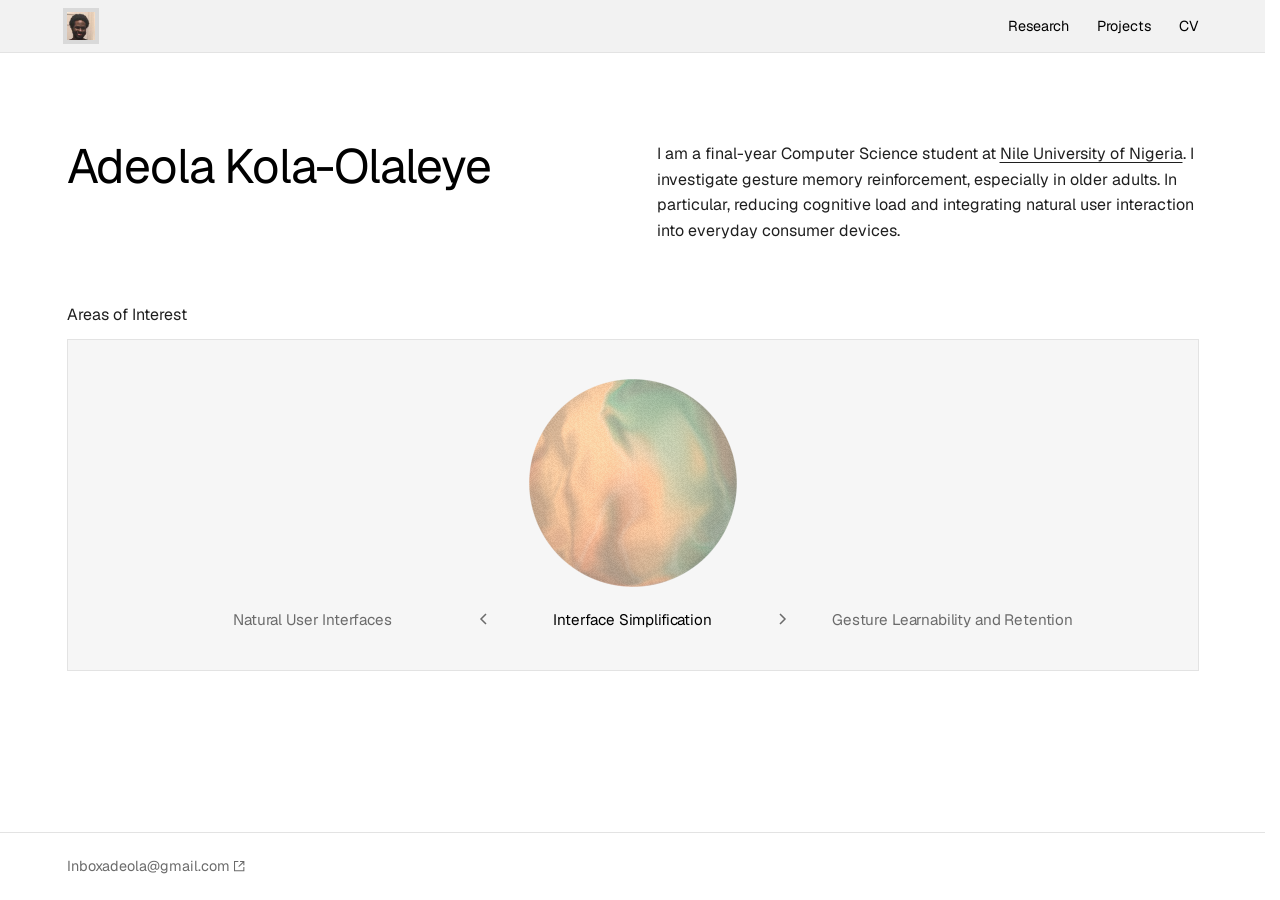
==== commit 997cdaab: "Faster first load: scripts fetched earlier, lighter font, orbs wait for the page, thesis PDF opens q" ====
--- a/index.html
+++ b/index.html
@@ -22,7 +22,11 @@
 <link rel="icon" href="/assets/img/adeola.jpg" type="image/jpeg">
 <link rel="apple-touch-icon" href="/assets/img/adeola.jpg">
 <link rel="preload" href="/assets/fonts/Geist-Variable.woff2" as="font" type="font/woff2" crossorigin>
-<link rel="stylesheet" href="/assets/css/site.css?v=20261005o">
+<link rel="stylesheet" href="/assets/css/site.css?v=20261006a">
+<!-- Keep these above the inline script. Below it they weren't requested until site.css had finished
+     downloading, because the CSP meta tag switches off the browser's look-ahead preloader. -->
+<script src="/assets/js/site.js?v=20261006a" defer fetchpriority="high"></script>
+<script src="/assets/js/orb.js?v=20261006a" defer></script>
 <!-- Runs before first paint. If you change it, update the sha256 in the CSP above or the browser will block it. -->
 <script>
   (function () {
@@ -48,8 +52,6 @@
     }
   })();
 </script>
-<script src="/assets/js/site.js?v=20261005o" defer fetchpriority="high"></script>
-<script src="/assets/js/orb.js?v=20261005o" defer fetchpriority="high"></script>
 </head>
 <body>
 <header class="bar">
--- a/assets/css/site.css
+++ b/assets/css/site.css
@@ -6,9 +6,12 @@
 
 @font-face {
   font-family: "Geist";
-  /* Subset to Latin (plus Hungarian accents) to keep the file small. The full font is ~70 KB, this is ~32 KB. */
+  /* Subset to Latin (plus Hungarian accents) to keep the file small. The full font is ~70 KB, this is ~19 KB:
+     nothing on the site is lighter than 400, so the thin end of the weight axis is gone, and so are the
+     stylistic sets I don't use.
+     TODO: re-subset from the original if I ever want a light weight (under 400). */
   src: url("../fonts/Geist-Variable.woff2") format("woff2");
-  font-weight: 100 900;
+  font-weight: 400 900;
   font-style: normal;
   font-display: swap;
 }
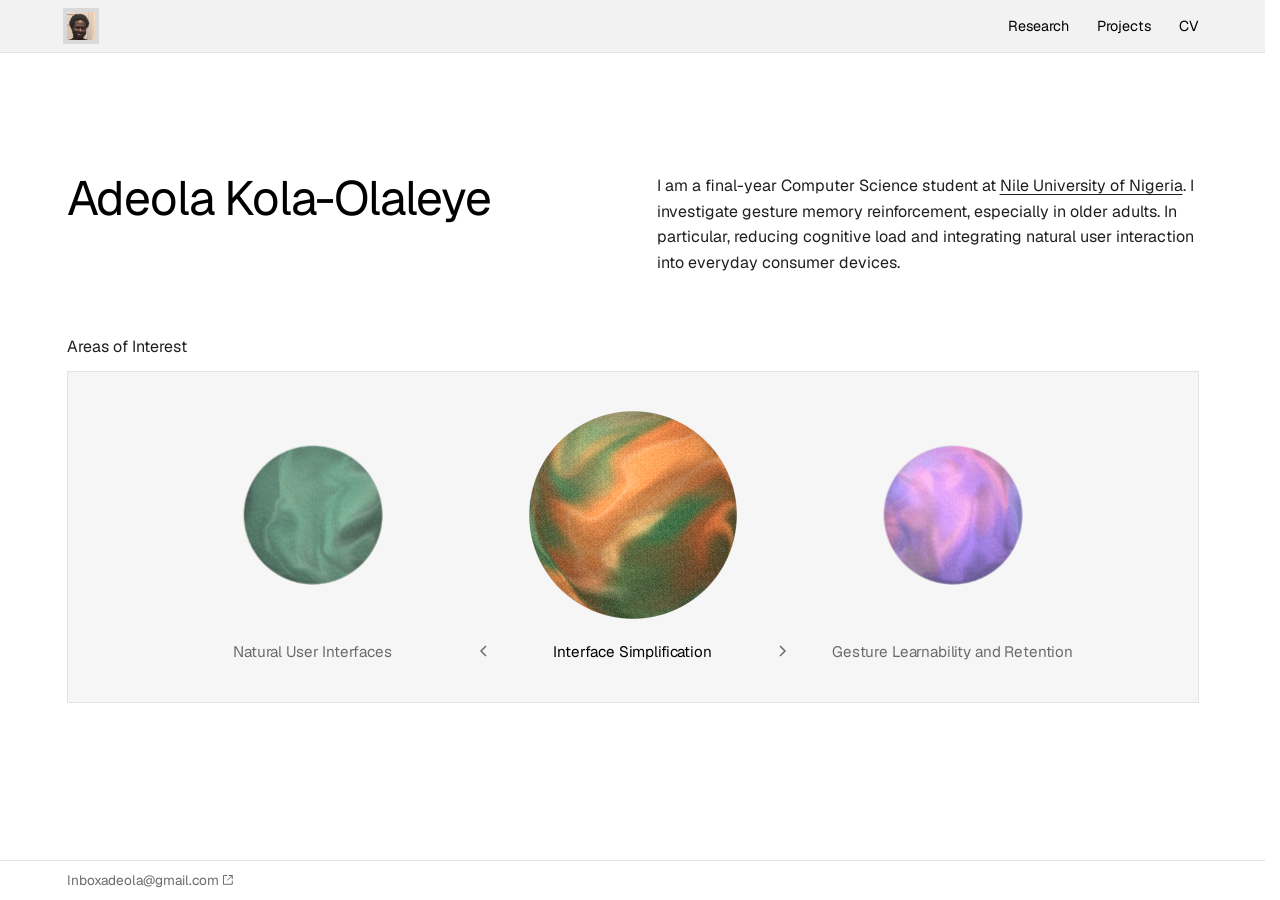
==== commit dd2378f5: "Slimmer footer, more room above the home page intro" ====
--- a/index.html
+++ b/index.html
@@ -22,11 +22,11 @@
 <link rel="icon" href="/assets/img/adeola.jpg" type="image/jpeg">
 <link rel="apple-touch-icon" href="/assets/img/adeola.jpg">
 <link rel="preload" href="/assets/fonts/Geist-Variable.woff2" as="font" type="font/woff2" crossorigin>
-<link rel="stylesheet" href="/assets/css/site.css?v=20261006a">
+<link rel="stylesheet" href="/assets/css/site.css?v=20261006b">
 <!-- Keep these above the inline script. Below it they weren't requested until site.css had finished
      downloading, because the CSP meta tag switches off the browser's look-ahead preloader. -->
-<script src="/assets/js/site.js?v=20261006a" defer fetchpriority="high"></script>
-<script src="/assets/js/orb.js?v=20261006a" defer></script>
+<script src="/assets/js/site.js?v=20261006b" defer fetchpriority="high"></script>
+<script src="/assets/js/orb.js?v=20261006b" defer></script>
 <!-- Runs before first paint. If you change it, update the sha256 in the CSP above or the browser will block it. -->
 <script>
   (function () {
--- a/assets/css/site.css
+++ b/assets/css/site.css
@@ -99,7 +99,7 @@
 
 /* ---------- Page headers ---------- */
 
-.hero { padding-block: 88px 48px; display: grid; grid-template-columns: minmax(0, 1fr) minmax(0, 1fr); gap: 48px; align-items: start; }
+.hero { padding-block: 120px 48px; display: grid; grid-template-columns: minmax(0, 1fr) minmax(0, 1fr); gap: 48px; align-items: start; }
 .hero p { max-width: 36em; margin-bottom: 14px; }
 .hero p a { text-decoration: underline; text-underline-offset: 3px; text-decoration-color: currentColor; }
 
@@ -226,7 +226,7 @@
 /* ---------- Footer ---------- */
 
 footer { border-top: var(--hair) solid var(--line); }
-.foot { display: flex; justify-content: space-between; flex-wrap: wrap; gap: 8px 24px; padding-block: 22px; font-size: 0.9rem; color: var(--muted); }
+.foot { display: flex; justify-content: space-between; flex-wrap: wrap; gap: 8px 24px; padding-block: 10px; font-size: 0.85rem; line-height: 1.4; color: var(--muted); }
 .foot nav { display: flex; flex-direction: column; align-items: flex-start; gap: 6px; }
 .foot a { display: inline-flex; align-items: center; gap: 3px; color: var(--muted); text-decoration: none; transition: color .15s ease; }
 .foot a:hover { color: var(--ink); }
@@ -236,7 +236,7 @@
 
 @media (max-width: 860px) {
   .hero, .page-head { grid-template-columns: 1fr; gap: 20px; }
-  .hero { padding-block: 48px 36px; }
+  .hero { padding-block: 76px 36px; }
   .page-head { padding-block: 44px 28px; }
   .projects { grid-template-columns: 1fr; }
   .project:nth-child(odd) { border-right: 0; }
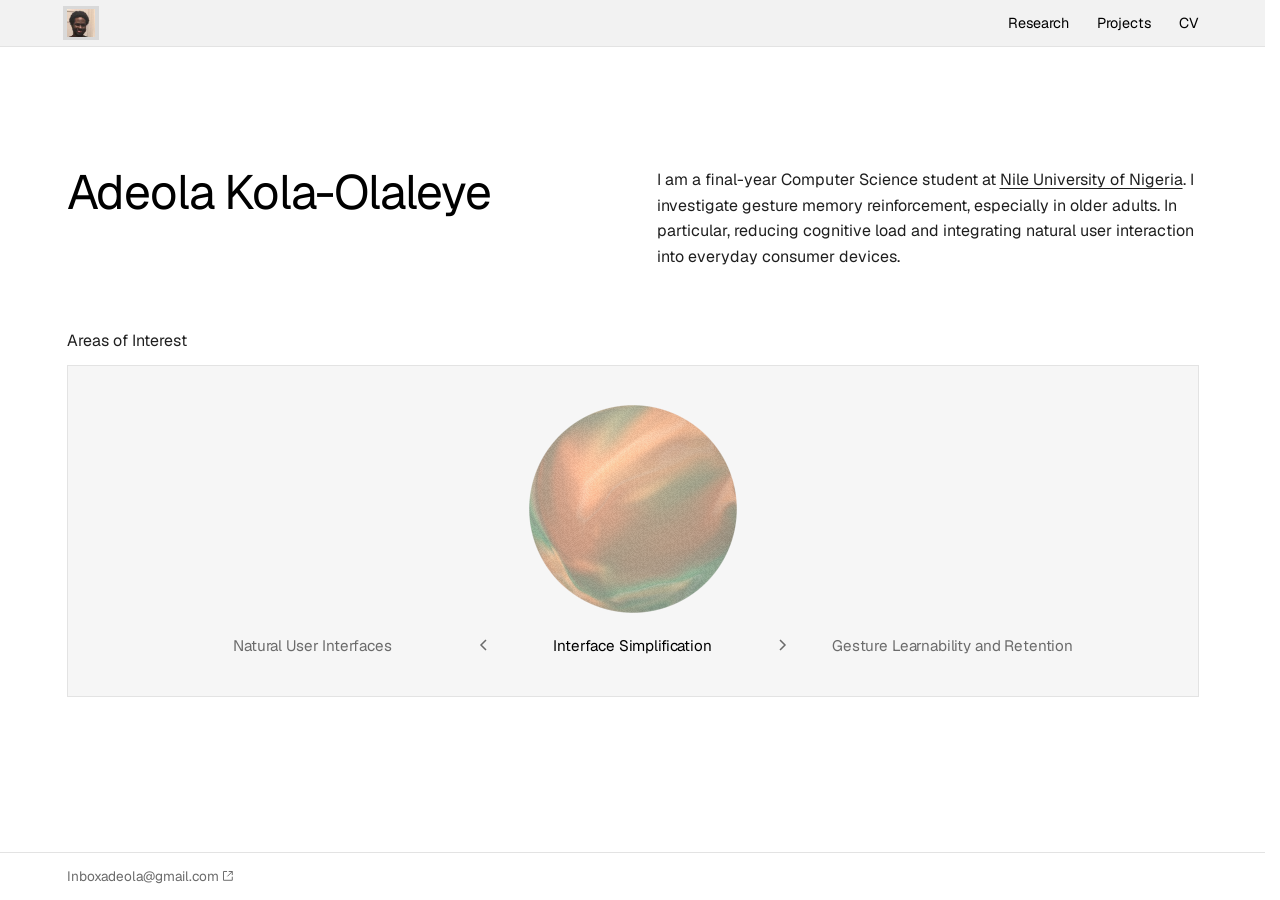
==== commit f6bef307: "Bit more footer, slightly shorter top bar" ====
--- a/index.html
+++ b/index.html
@@ -22,11 +22,11 @@
 <link rel="icon" href="/assets/img/adeola.jpg" type="image/jpeg">
 <link rel="apple-touch-icon" href="/assets/img/adeola.jpg">
 <link rel="preload" href="/assets/fonts/Geist-Variable.woff2" as="font" type="font/woff2" crossorigin>
-<link rel="stylesheet" href="/assets/css/site.css?v=20261006b">
+<link rel="stylesheet" href="/assets/css/site.css?v=20261006c">
 <!-- Keep these above the inline script. Below it they weren't requested until site.css had finished
      downloading, because the CSP meta tag switches off the browser's look-ahead preloader. -->
-<script src="/assets/js/site.js?v=20261006b" defer fetchpriority="high"></script>
-<script src="/assets/js/orb.js?v=20261006b" defer></script>
+<script src="/assets/js/site.js?v=20261006c" defer fetchpriority="high"></script>
+<script src="/assets/js/orb.js?v=20261006c" defer></script>
 <!-- Runs before first paint. If you change it, update the sha256 in the CSP above or the browser will block it. -->
 <script>
   (function () {
--- a/assets/css/site.css
+++ b/assets/css/site.css
@@ -53,10 +53,10 @@
 /* ---------- Top bar ---------- */
 
 .bar { background: var(--bar); border-bottom: var(--hair) solid var(--line); position: sticky; top: env(safe-area-inset-top, 0px); z-index: 10; }
-.bar-inner { display: flex; align-items: center; justify-content: space-between; gap: 20px; height: 52px; }
+.bar-inner { display: flex; align-items: center; justify-content: space-between; gap: 20px; height: 46px; }
 .menu { display: flex; align-items: center; gap: 4px; margin-right: -12px; }
 
-.navlink { -webkit-user-select: none; user-select: none; -webkit-tap-highlight-color: transparent; position: relative; isolation: isolate; display: inline-flex; align-items: center; gap: 10px; height: 36px; padding-inline: 12px; text-decoration: none; color: var(--ink); font-weight: 400; font-size: 0.9rem; line-height: 1; white-space: nowrap; }
+.navlink { -webkit-user-select: none; user-select: none; -webkit-tap-highlight-color: transparent; position: relative; isolation: isolate; display: inline-flex; align-items: center; gap: 10px; height: 34px; padding-inline: 12px; text-decoration: none; color: var(--ink); font-weight: 400; font-size: 0.9rem; line-height: 1; white-space: nowrap; }
 /* Only the grey box grows on hover. Scaling the link itself made the text go blurry mid-animation. */
 .navlink::before { content: ""; position: absolute; inset: 0; z-index: -1; background: var(--hover); opacity: 0; transform: scale(0.96); transition: opacity .18s ease, transform .22s var(--ease); }
 .navlink:hover::before { opacity: 1; transform: scale(1.07, 1.1); }
@@ -226,7 +226,7 @@
 /* ---------- Footer ---------- */
 
 footer { border-top: var(--hair) solid var(--line); }
-.foot { display: flex; justify-content: space-between; flex-wrap: wrap; gap: 8px 24px; padding-block: 10px; font-size: 0.85rem; line-height: 1.4; color: var(--muted); }
+.foot { display: flex; justify-content: space-between; flex-wrap: wrap; gap: 8px 24px; padding-block: 14px; font-size: 0.85rem; line-height: 1.4; color: var(--muted); }
 .foot nav { display: flex; flex-direction: column; align-items: flex-start; gap: 6px; }
 .foot a { display: inline-flex; align-items: center; gap: 3px; color: var(--muted); text-decoration: none; transition: color .15s ease; }
 .foot a:hover { color: var(--ink); }
